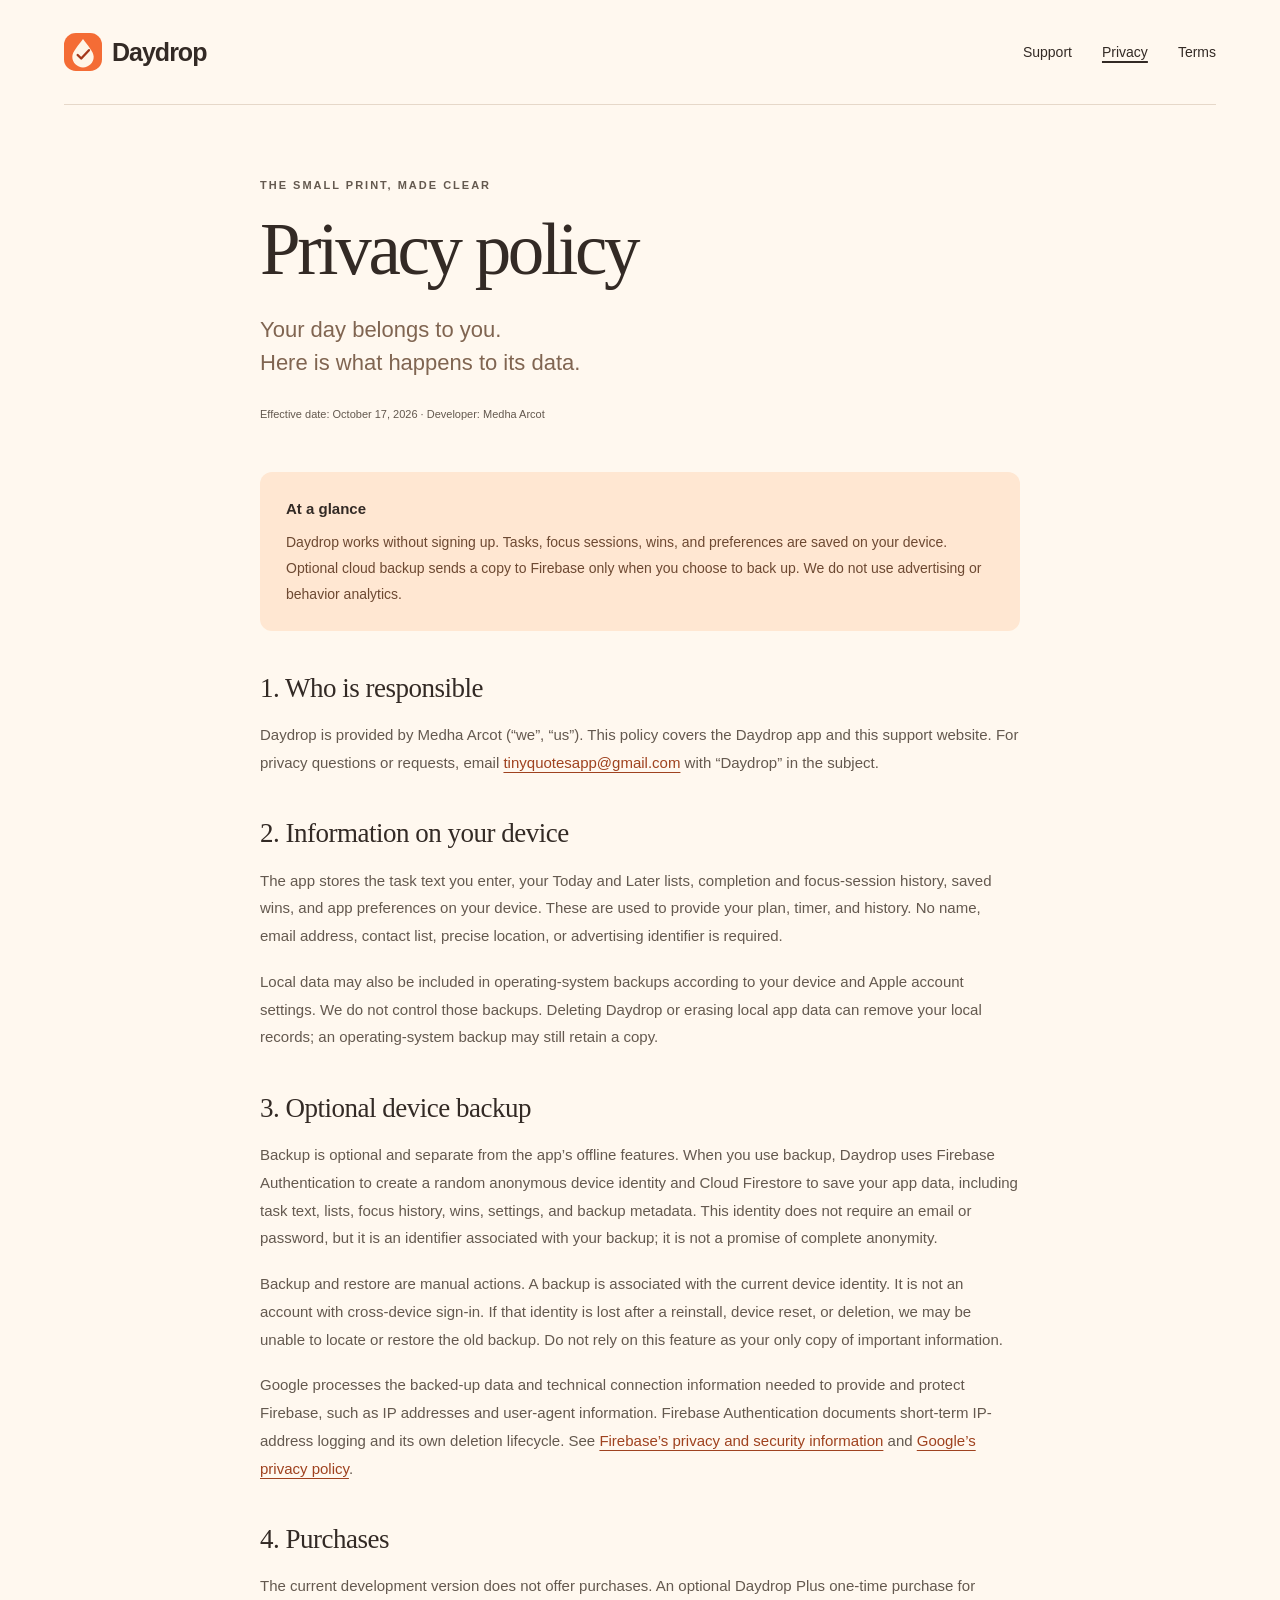
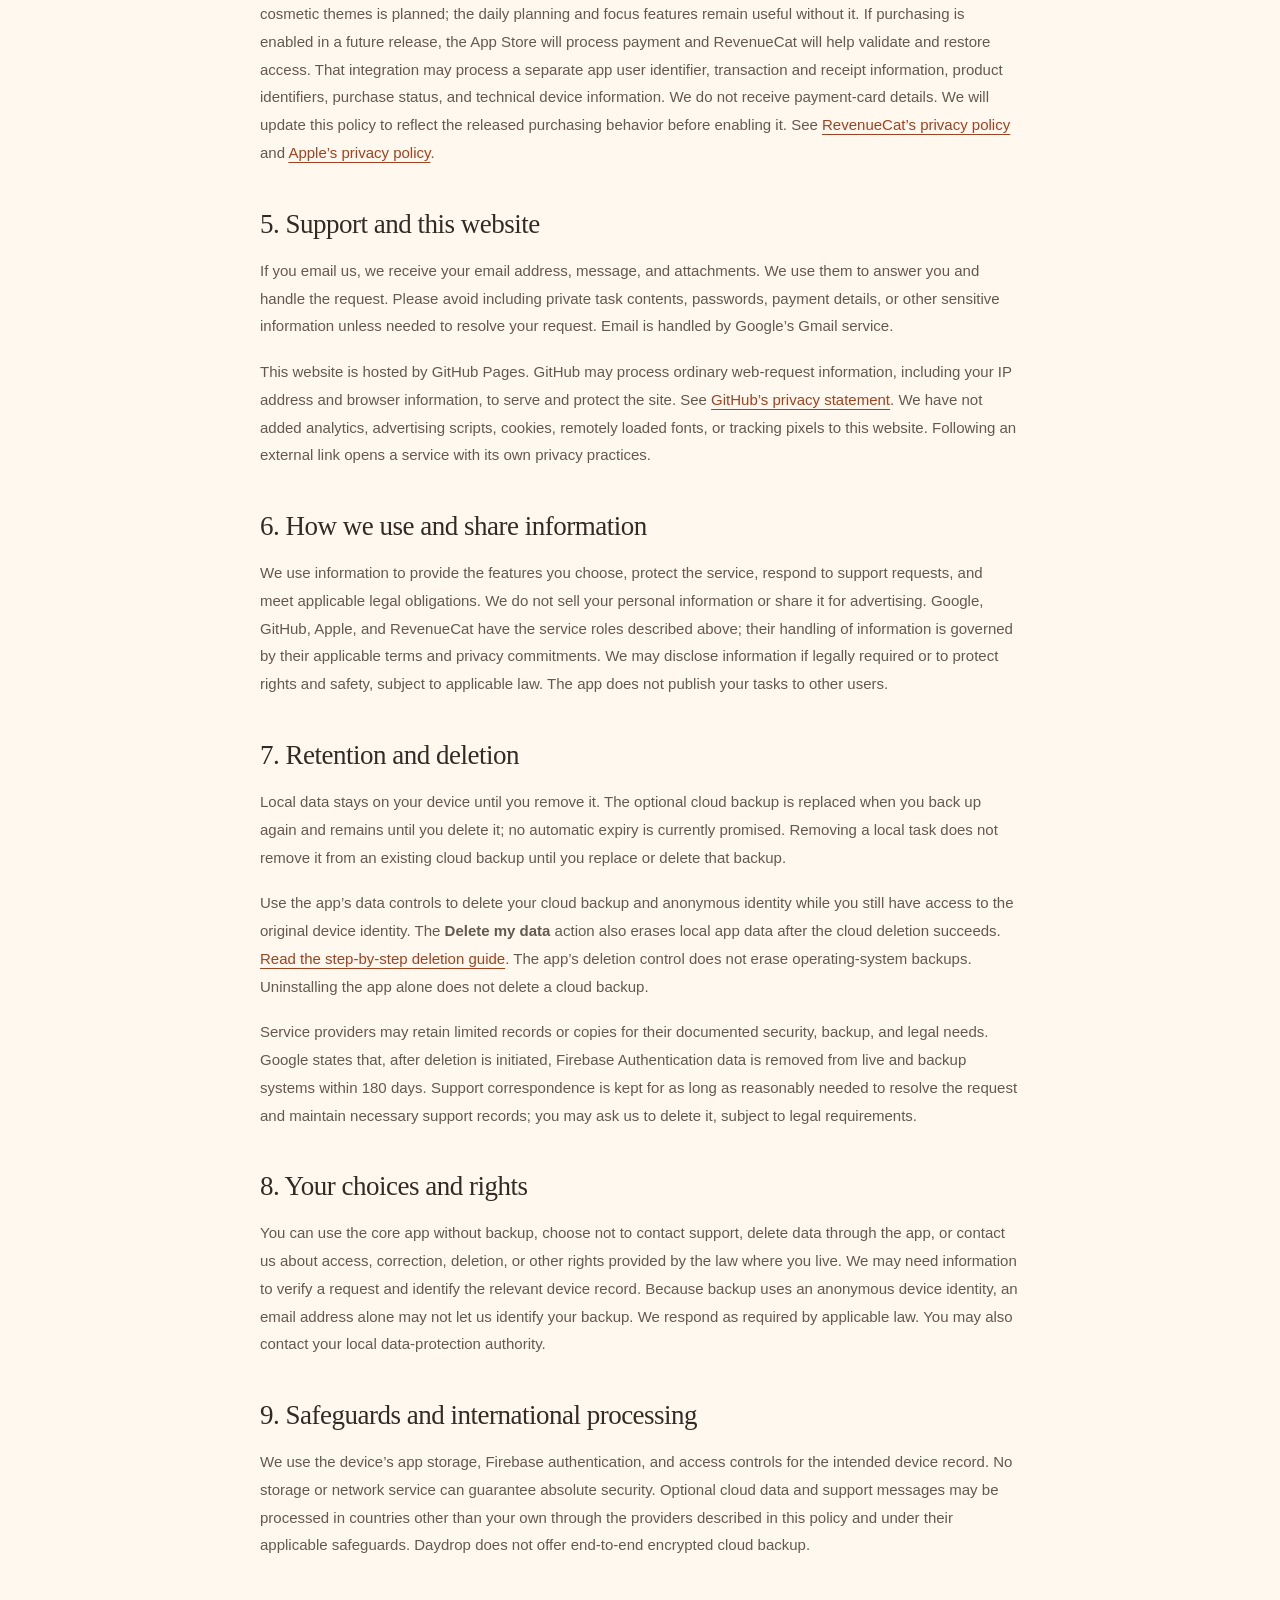
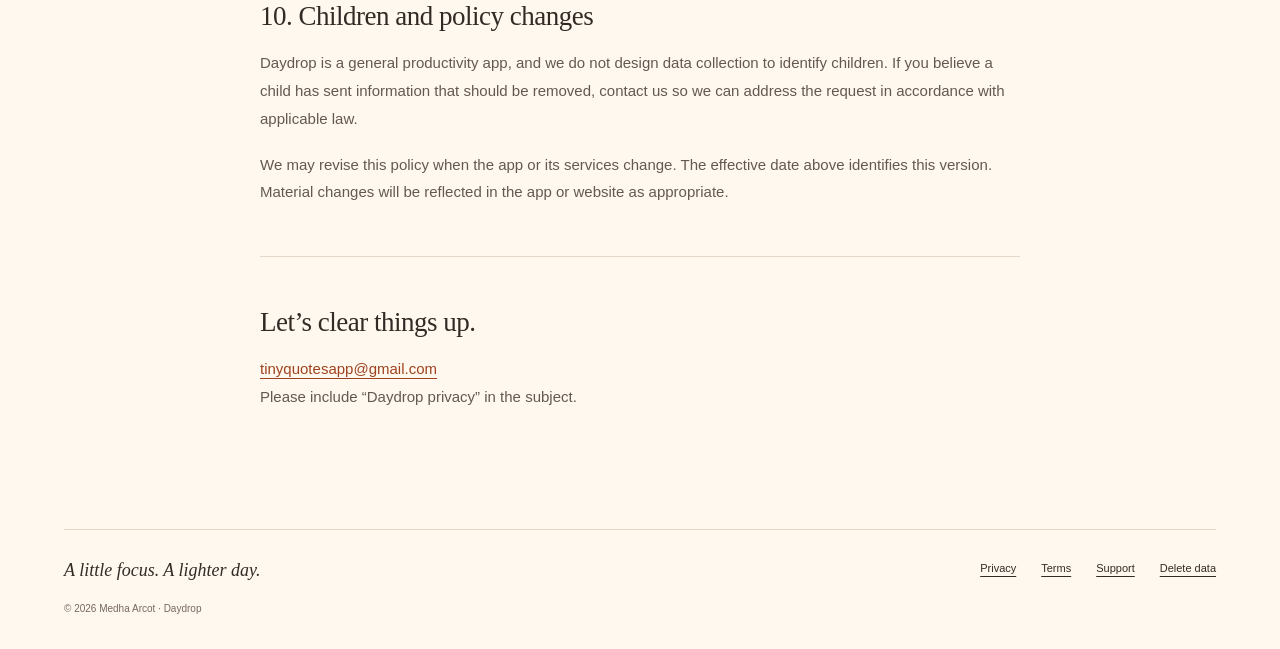
==== privacy/index.html @ 02e9fc55 "Add Daydrop privacy policy" ====
<!doctype html>
<html lang="en"><head><meta charset="utf-8"><meta name="viewport" content="width=device-width,initial-scale=1"><meta name="theme-color" content="#fff8ef"><title>Privacy policy · Daydrop</title><meta name="description" content="How Daydrop handles local tasks, optional device backup, purchases, and support messages."><link rel="canonical" href="https://vadirajmkulkarni.github.io/daydrop-site/privacy/"><meta property="og:title" content="Privacy policy · Daydrop"><meta property="og:description" content="How Daydrop handles local tasks, optional device backup, purchases, and support messages."><meta property="og:type" content="website"><meta property="og:url" content="https://vadirajmkulkarni.github.io/daydrop-site/privacy/"><link rel="icon" type="image/svg+xml" href="../assets/drop.svg"><link rel="stylesheet" href="../assets/site.css"></head>
<body><a class="skip" href="#main">Skip to content</a><div class="shell"><header class="header"><a class="brand" href="../" aria-label="Daydrop home"><img src="../assets/drop.svg" alt="" width="38" height="38">Daydrop</a><nav aria-label="Main navigation"><a href="../support/">Support</a><a href="../privacy/" aria-current="page">Privacy</a><a href="../terms/">Terms</a></nav></header>
<main id="main" class="legal">
<div class="doc-heading"><p class="eyebrow">THE SMALL PRINT, MADE CLEAR</p><h1>Privacy policy</h1><p class="lead">Your day belongs to you.<br>Here is what happens to its data.</p><p class="meta">Effective date: October 17, 2026 · Developer: Medha Arcot</p></div>
<div class="notice"><strong>At a glance</strong><p>Daydrop works without signing up. Tasks, focus sessions, wins, and preferences are saved on your device. Optional cloud backup sends a copy to Firebase only when you choose to back up. We do not use advertising or behavior analytics.</p></div>
<h2>1. Who is responsible</h2><p>Daydrop is provided by Medha Arcot (“we”, “us”). This policy covers the Daydrop app and this support website. For privacy questions or requests, email <a href="mailto:tinyquotesapp@gmail.com?subject=Daydrop%20privacy">tinyquotesapp@gmail.com</a> with “Daydrop” in the subject.</p>
<h2>2. Information on your device</h2><p>The app stores the task text you enter, your Today and Later lists, completion and focus-session history, saved wins, and app preferences on your device. These are used to provide your plan, timer, and history. No name, email address, contact list, precise location, or advertising identifier is required.</p><p>Local data may also be included in operating-system backups according to your device and Apple account settings. We do not control those backups. Deleting Daydrop or erasing local app data can remove your local records; an operating-system backup may still retain a copy.</p>
<h2>3. Optional device backup</h2><p>Backup is optional and separate from the app’s offline features. When you use backup, Daydrop uses Firebase Authentication to create a random anonymous device identity and Cloud Firestore to save your app data, including task text, lists, focus history, wins, settings, and backup metadata. This identity does not require an email or password, but it is an identifier associated with your backup; it is not a promise of complete anonymity.</p><p>Backup and restore are manual actions. A backup is associated with the current device identity. It is not an account with cross-device sign-in. If that identity is lost after a reinstall, device reset, or deletion, we may be unable to locate or restore the old backup. Do not rely on this feature as your only copy of important information.</p><p>Google processes the backed-up data and technical connection information needed to provide and protect Firebase, such as IP addresses and user-agent information. Firebase Authentication documents short-term IP-address logging and its own deletion lifecycle. See <a href="https://firebase.google.com/support/privacy">Firebase’s privacy and security information</a> and <a href="https://policies.google.com/privacy">Google’s privacy policy</a>.</p>
<h2>4. Purchases</h2><p>The current development version does not offer purchases. An optional Daydrop Plus one-time purchase for cosmetic themes is planned; the daily planning and focus features remain useful without it. If purchasing is enabled in a future release, the App Store will process payment and RevenueCat will help validate and restore access. That integration may process a separate app user identifier, transaction and receipt information, product identifiers, purchase status, and technical device information. We do not receive payment-card details. We will update this policy to reflect the released purchasing behavior before enabling it. See <a href="https://www.revenuecat.com/privacy">RevenueCat’s privacy policy</a> and <a href="https://www.apple.com/legal/privacy/">Apple’s privacy policy</a>.</p>
<h2>5. Support and this website</h2><p>If you email us, we receive your email address, message, and attachments. We use them to answer you and handle the request. Please avoid including private task contents, passwords, payment details, or other sensitive information unless needed to resolve your request. Email is handled by Google’s Gmail service.</p><p>This website is hosted by GitHub Pages. GitHub may process ordinary web-request information, including your IP address and browser information, to serve and protect the site. See <a href="https://docs.github.com/en/site-policy/privacy-policies/github-general-privacy-statement">GitHub’s privacy statement</a>. We have not added analytics, advertising scripts, cookies, remotely loaded fonts, or tracking pixels to this website. Following an external link opens a service with its own privacy practices.</p>
<h2>6. How we use and share information</h2><p>We use information to provide the features you choose, protect the service, respond to support requests, and meet applicable legal obligations. We do not sell your personal information or share it for advertising. Google, GitHub, Apple, and RevenueCat have the service roles described above; their handling of information is governed by their applicable terms and privacy commitments. We may disclose information if legally required or to protect rights and safety, subject to applicable law. The app does not publish your tasks to other users.</p>
<h2>7. Retention and deletion</h2><p>Local data stays on your device until you remove it. The optional cloud backup is replaced when you back up again and remains until you delete it; no automatic expiry is currently promised. Removing a local task does not remove it from an existing cloud backup until you replace or delete that backup.</p><p>Use the app’s data controls to delete your cloud backup and anonymous identity while you still have access to the original device identity. The <strong>Delete my data</strong> action also erases local app data after the cloud deletion succeeds. <a href="../delete-data/">Read the step-by-step deletion guide</a>. The app’s deletion control does not erase operating-system backups. Uninstalling the app alone does not delete a cloud backup.</p><p>Service providers may retain limited records or copies for their documented security, backup, and legal needs. Google states that, after deletion is initiated, Firebase Authentication data is removed from live and backup systems within 180 days. Support correspondence is kept for as long as reasonably needed to resolve the request and maintain necessary support records; you may ask us to delete it, subject to legal requirements.</p>
<h2>8. Your choices and rights</h2><p>You can use the core app without backup, choose not to contact support, delete data through the app, or contact us about access, correction, deletion, or other rights provided by the law where you live. We may need information to verify a request and identify the relevant device record. Because backup uses an anonymous device identity, an email address alone may not let us identify your backup. We respond as required by applicable law. You may also contact your local data-protection authority.</p>
<h2>9. Safeguards and international processing</h2><p>We use the device’s app storage, Firebase authentication, and access controls for the intended device record. No storage or network service can guarantee absolute security. Optional cloud data and support messages may be processed in countries other than your own through the providers described in this policy and under their applicable safeguards. Daydrop does not offer end-to-end encrypted cloud backup.</p>
<h2>10. Children and policy changes</h2><p>Daydrop is a general productivity app, and we do not design data collection to identify children. If you believe a child has sent information that should be removed, contact us so we can address the request in accordance with applicable law.</p><p>We may revise this policy when the app or its services change. The effective date above identifies this version. Material changes will be reflected in the app or website as appropriate.</p>
<div class="doc-contact"><h2>Let’s clear things up.</h2><p><a href="mailto:tinyquotesapp@gmail.com?subject=Daydrop%20privacy">tinyquotesapp@gmail.com</a><br>Please include “Daydrop privacy” in the subject.</p></div></main>
<footer><a class="footer-brand" href="../">A little focus. A lighter day.</a><div class="footer-links"><a href="../privacy/">Privacy</a><a href="../terms/">Terms</a><a href="../support/">Support</a><a href="../delete-data/">Delete data</a></div><p>© 2026 Medha Arcot · Daydrop</p></footer></div></body></html>
---- assets/site.css ----
:root{--paper:#fff8ef;--ink:#332a25;--muted:#76695f;--accent:#ed6431;--peach:#ffddc5;--line:#e6d8c9;--green:#576c4d;--serif:Georgia,'Times New Roman',serif;--sans:ui-sans-serif,-apple-system,BlinkMacSystemFont,'Segoe UI',sans-serif}*{box-sizing:border-box}html{scroll-behavior:smooth;scroll-padding-top:30px}body{margin:0;background:var(--paper);color:var(--ink);font-family:var(--sans);font-size:16px;-webkit-font-smoothing:antialiased;line-height:1.6}a{color:inherit;text-underline-offset:4px}a:hover{color:#a53d19}a:focus-visible,summary:focus-visible{outline:3px solid #a83d18;outline-offset:6px;border-radius:2px}img{max-width:100%}.shell{max-width:1360px;margin:auto;padding:0 64px}.skip{position:fixed;top:-80px;left:20px;z-index:100;padding:12px 20px;background:var(--ink);color:white}.skip:focus{top:16px}.header{padding:32px 0;display:flex;justify-content:space-between;align-items:center;border-bottom:1px solid var(--line)}.brand{font-weight:750;font-size:25px;letter-spacing:-1px;text-decoration:none;display:flex;gap:10px;align-items:center}.brand img{width:38px;height:38px}.header nav{display:flex;gap:30px;align-items:center}.header nav a{font-size:14px;text-decoration:none}.header nav a[aria-current=page]{text-decoration:underline;text-decoration-thickness:2px}.hero{min-height:760px;display:grid;grid-template-columns:1.12fr 1fr;align-items:center;gap:30px;padding:80px 0 90px}.eyebrow{font-size:11px;letter-spacing:2px;font-weight:700;line-height:1.5;margin:0 0 24px}.tiny-sun{font-size:20px;margin-right:8px;color:var(--accent)}h1,h2,h3,p{margin-top:0}.hero h1{font:500 clamp(60px,6.8vw,98px)/1.04 var(--serif);letter-spacing:-5.7px;margin-bottom:28px}.hero h1 em{color:var(--accent);font-weight:400}.hero-description{max-width:395px;font-size:18px;line-height:1.7;color:#6b5b50}.hero-description span{white-space:nowrap}.hero-actions{display:flex;align-items:center;gap:24px;margin:32px 0 28px}.button{display:inline-flex;align-items:center;justify-content:space-between;gap:24px;min-height:52px;padding:13px 24px;border-radius:8px;background:var(--ink);color:var(--paper);font-size:13px;font-weight:650;text-decoration:none}.button:hover{background:#633b2a;color:#fff8ef}.button span{font-size:21px;font-weight:400;line-height:1}.text-link{font-size:13px;font-weight:650;text-decoration:underline;text-decoration-color:#c3b2a2}.text-link span{margin-left:10px}.availability{display:flex;align-items:center;gap:8px;font-size:11px;color:var(--muted)}.availability>span{height:6px;width:6px;background:var(--accent);border-radius:50%}.hero-art{position:relative;min-height:610px;display:flex;justify-content:center;align-items:center}.orbit{position:absolute;z-index:-1;background:#ffe1ca}.orbit-one{width:410px;height:450px;transform:rotate(-12deg);border-radius:45% 55% 51% 49%/50% 43% 57% 50%;top:80px;right:18px}.orbit-two{width:120px;height:120px;border:1px solid #d4bba5;border-radius:50%;background:none;bottom:70px;left:0}.float-note{position:absolute;z-index:2;top:15px;left:0;transform:rotate(-8deg);font:italic 22px var(--serif);color:#9b4e2f}.float-note span{display:block;font-size:39px;text-align:center;transform:rotate(15deg)}.phone{width:293px;min-height:565px;background:#fffdf7;border:7px solid #48362d;border-radius:44px;transform:rotate(6deg);box-shadow:15px 26px 0 #f0c5a950,3px 8px 25px #5c34271a;padding:38px 19px 20px;position:relative}.phone-island{position:absolute;top:12px;width:78px;height:19px;background:#48362d;border-radius:18px;left:50%;transform:translateX(-50%)}.preview-head{display:flex;justify-content:space-between;align-items:center;font-size:9px;font-weight:750;letter-spacing:2px;color:#a4522d}.preview-head>span+span{font-size:23px;font-weight:400;line-height:1}.preview-date{margin:25px 0 10px;color:#8a7666;font-size:8px;letter-spacing:1.8px}.phone h2{font:500 35px/1.08 var(--serif);letter-spacing:-1.6px;margin-bottom:18px}.preview-progress{display:flex;gap:5px}.preview-progress>span{height:6px;background:#e97542;border-radius:5px;flex:1}.preview-progress>span.empty{background:#ecdfcd}.preview-caption{font-size:9px;color:#8b6b55;margin:8px 0 22px}.task{display:flex;gap:10px;align-items:center;min-height:52px;border-bottom:1px solid #e9dfd0;font-size:11px;font-weight:550}.check{display:inline-flex;justify-content:center;align-items:center;border:1px solid #c9b59f;border-radius:50%;width:21px;height:21px;flex:none}.done .check{background:#e6ecd9;color:#536a3a;border-color:#cbd7b2;font-size:12px}.task.done>span:nth-child(2){text-decoration:line-through;text-decoration-color:#a6a28e;color:#8c8e7b}.task-spark{margin-left:auto;font-size:16px;color:#c69661}.task-arrow{margin-left:auto;font-size:16px;color:#ca6033}.preview-focus{border-radius:12px;padding:14px 9px;margin:24px 0 22px;background:#f5e8d8;font-size:9px;display:flex;gap:6px;align-items:center}.preview-focus>span:last-child{margin-left:auto;font-weight:650}.focus-dot{border:2px solid #bc8a56;width:10px;height:10px;border-radius:50%}.preview-nav{display:flex;justify-content:space-around;font-size:9px;line-height:1.9;color:#9d8c7f;text-align:center}.preview-nav .selected{color:#c45c32}.win-stamp{position:absolute;bottom:48px;right:-4px;transform:rotate(-12deg);width:118px;height:118px;background:#e7ebd9;border:1px solid #6b7c55;border-radius:50%;color:#5c7045;text-align:center;font-size:9px;font-weight:750;letter-spacing:1px;line-height:1.4;padding-top:17px;box-shadow:3px 4px 0 #fff8ef}.win-stamp>span{display:block;font-size:31px;line-height:1.2;margin-bottom:4px}.art-caption{position:absolute;bottom:-35px;left:50%;transform:translateX(-50%);font-size:9px;color:#8c7969;text-align:center;width:100%}.intro{text-align:center;border-top:1px solid var(--line);padding:90px 0 55px}.intro h2{font:400 53px/1.1 var(--serif);letter-spacing:-2.7px;margin-bottom:23px}.intro>p:last-child{max-width:415px;color:var(--muted);margin:0 auto;font-size:15px}.rhythm{display:grid;grid-template-columns:repeat(3,1fr);gap:42px;padding:22px 0 100px}.rhythm>article+article{border-left:1px solid var(--line);padding-left:42px}.step{font-size:10px;letter-spacing:1.5px;font-weight:650;color:#a5633d}.feature-art{height:150px;margin:20px 0 25px;display:flex;justify-content:center;align-items:center}.pick-art{position:relative;justify-content:center;gap:6px}.pick-art>span{background:#e7ebd9;border:1px solid #bdc6a3;width:69px;height:84px;border-radius:7px;text-align:center;padding-top:26px;font:italic 21px var(--serif);color:#5e6c4a;transform:rotate(-14deg)}.pick-art>span:nth-child(2){background:#ffe2b9;color:#9d692e;border-color:#d5b177;transform:rotate(0deg);margin-top:-22px}.pick-art>span:nth-child(3){background:#f6d8cd;border-color:#d7b0a1;color:#9b5537;transform:rotate(12deg)}.timer-art>div{width:134px;height:134px;border:1px solid #d5b6a4;border-radius:50%;box-shadow:inset 0 0 0 10px var(--paper),inset 0 0 0 11px #e8cbb6;text-align:center;padding-top:27px;font:400 53px/.9 var(--serif);color:#b05b34}.timer-art span{display:block;font:600 6px/1.5 var(--sans);letter-spacing:1px;margin-top:10px}.wins-art{gap:12px}.wins-art>span{font-size:82px;line-height:1;color:#bb6846;transform:rotate(14deg)}.wins-art>i{font:italic 35px var(--serif);color:#6a7c4d;transform:rotate(-12deg)}.rhythm h3{font:500 22px/1.25 var(--serif);letter-spacing:-.5px;margin-bottom:12px}.rhythm p{font-size:13px;line-height:1.8;color:var(--muted);max-width:290px;margin-bottom:0}.quiet{display:grid;grid-template-columns:1fr 1fr;gap:90px;padding:65px 0;border-top:1px solid var(--line);border-bottom:1px solid var(--line)}.quiet h2{font:400 47px/1.13 var(--serif);letter-spacing:-2px;margin-bottom:0}.quiet>div:last-child{align-self:center;max-width:410px;font-size:14px;color:var(--muted)}.quiet>div:last-child p{margin-bottom:20px}.closing{text-align:center;padding:100px 0 110px}.closing img{margin-bottom:25px;transform:rotate(-7deg)}.closing h2{font:400 56px/1.1 var(--serif);letter-spacing:-2.8px;margin-bottom:25px}.closing p{font-size:13px;color:var(--muted);margin-bottom:28px}footer{display:grid;grid-template-columns:1fr auto;gap:20px;padding:30px 0 32px;border-top:1px solid var(--line)}.footer-brand{font:italic 18px var(--serif);text-decoration:none}.footer-links{display:flex;gap:25px;font-size:11px}footer>p{grid-column:1/-1;font-size:10px;color:var(--muted);margin:0}.legal{max-width:760px;margin:0 auto;padding:72px 0 100px;font-size:15px;line-height:1.85}.doc-heading{padding-bottom:30px}.doc-heading h1{font:400 clamp(48px,5.7vw,74px)/1.05 var(--serif);letter-spacing:-3.3px;margin-bottom:25px}.doc-heading .lead{font-size:22px;line-height:1.5;color:#806551;margin-bottom:25px}.meta{font-size:11px;color:var(--muted)}.legal h2{font:400 27px/1.3 var(--serif);letter-spacing:-.5px;margin:40px 0 15px}.legal p{color:#64594f;margin-bottom:18px}.legal li{color:#64594f;padding-left:5px;margin-bottom:12px}.legal a{color:#9f421f;text-decoration-thickness:1px;overflow-wrap:anywhere}.notice{padding:23px 26px;background:#ffe7d2;border-radius:12px;margin-bottom:35px}.notice strong{font-weight:650}.notice p{font-size:14px;margin:7px 0 0;color:#6d4932}.legal .doc-contact{border-top:1px solid var(--line);margin-top:50px;padding-top:8px}.contact-card{background:#ffe5ce;border-radius:16px;padding:34px;margin-bottom:52px}.contact-card h2{font-family:var(--sans);font-weight:550;font-size:clamp(19px,3.4vw,27px);letter-spacing:-1px;margin:15px 0 22px}.contact-card h2 a{color:var(--ink);text-decoration-thickness:1px}.contact-card p{font-size:14px;line-height:1.8;color:#72513a;margin-bottom:25px}.contact-card .button{color:var(--paper);text-decoration:none}.legal details{border-bottom:1px solid var(--line);padding:20px 0}.legal summary{cursor:pointer;font-weight:600;line-height:1.5;list-style: none;display:flex;justify-content:space-between;gap:20px}.legal summary::-webkit-details-marker{display:none}.legal summary:after{content:'+';font-size:20px;color:#ad5c30;font-weight:400;line-height:1}.legal details[open] summary:after{content:'−'}.legal details p{font-size:14px;margin:17px 30px 0 0;line-height:1.8}.legal ol{padding-left:25px}::selection{background:#f6c39d;color:var(--ink)}
@media(min-width:1500px){.hero h1{font-size:98px}}
@media(max-width:1050px){.shell{padding:0 38px}.hero{min-height:680px;gap:5px;padding:65px 0}.hero h1{font-size:74px;letter-spacing:-4px}.hero-description{font-size:16px;max-width:330px}.hero-actions{gap:17px;flex-wrap:wrap}.phone{width:265px;min-height:543px}.hero-art{min-height:585px}.orbit-one{width:340px;right:0}.float-note{font-size:18px;top:7px}.win-stamp{right:-10px;bottom:50px;width:104px;height:104px;padding-top:14px;font-size:8px}.win-stamp>span{font-size:28px}.rhythm{gap:28px}.rhythm>article+article{padding-left:28px}.quiet{gap:50px}.pick-art>span{width:55px}.rhythm h3{font-size:20px}.footer-links{gap:18px}}
@media(max-width:760px){.shell{padding:0 24px}.header{padding:22px 0}.brand{font-size:22px}.brand img{height:32px;width:32px}.header nav{gap:20px}.header nav a{font-size:12px}.hero{grid-template-columns:1fr;padding:54px 0 66px;gap:28px}.hero-copy{max-width:520px}.hero h1{font-size:clamp(60px,12vw,86px);letter-spacing:-3.8px;margin-bottom:25px}.hero-description{max-width:410px;font-size:17px}.hero-actions{margin-top:28px;gap:24px}.availability{margin-bottom:0}.hero-art{min-height:570px;max-width:450px;width:100%;justify-self:center;margin-top:14px}.phone{width:280px;min-height:557px}.orbit-one{right:7%;width:345px;height:420px}.float-note{left:2%;top:4px}.win-stamp{right:1%;bottom:28px;width:110px;height:110px;font-size:9px}.art-caption{bottom:-29px}.intro{padding:65px 0 45px}.intro h2{font-size:44px;letter-spacing:-2px}.intro .eyebrow{font-size:9px}.rhythm{grid-template-columns:1fr;padding:10px 0 60px;gap:34px}.rhythm>article{display:grid;grid-template-columns:150px 1fr;grid-template-rows:auto auto 1fr;column-gap:22px}.rhythm>article+article{border-left:0;padding-left:0;border-top:1px solid var(--line);padding-top:32px}.rhythm .step{grid-column:2}.feature-art{grid-row:1/4;grid-column:1;margin:0;height:145px}.rhythm h3{grid-column:2;font-size:23px;margin:14px 0 10px}.rhythm p{grid-column:2;font-size:13px;max-width:100%}.pick-art{gap:4px}.pick-art>span{width:43px;height:64px;font-size:17px;padding-top:21px}.timer-art>div{width:120px;height:120px;padding-top:23px}.wins-art{gap:3px}.wins-art>span{font-size:60px}.wins-art>i{font-size:25px}.quiet{grid-template-columns:1fr;gap:26px;padding:47px 0}.quiet h2{font-size:43px}.quiet>div:last-child{max-width:100%}.closing{padding:70px 0 75px}.closing h2{font-size:46px;letter-spacing:-2px}.closing img{width:54px;height:54px}footer{grid-template-columns:1fr;gap:22px}.footer-links{gap:25px;flex-wrap:wrap}.legal{padding:52px 0 70px;font-size:14px}.doc-heading h1{font-size:57px;letter-spacing:-2.6px}.doc-heading .lead{font-size:20px}.notice{padding:22px}.legal h2{font-size:25px}.contact-card{padding:26px 22px}.contact-card h2{font-size:clamp(17px,4.5vw,27px);letter-spacing:-.7px}}
@media(max-width:390px){.shell{padding:0 18px}.header nav{gap:14px}.brand{font-size:20px;gap:7px}.brand img{width:29px;height:29px}.hero h1{font-size:60px}.hero-art{min-height:548px}.phone{width:265px;min-height:543px}.float-note{font-size:16px;left:0;top:0}.orbit-one{width:300px;right:-2px}.win-stamp{right:-5px;bottom:15px;width:94px;height:94px;font-size:7px;padding-top:12px}.win-stamp>span{font-size:26px}.rhythm>article{grid-template-columns:112px 1fr;column-gap:18px}.feature-art{height:130px}.pick-art>span{width:33px;height:56px;font-size:14px;padding-top:18px}.timer-art>div{width:104px;height:104px;font-size:45px;padding-top:22px}.timer-art span{font-size:5px}.wins-art{display:block;text-align:center;padding-top:18px}.wins-art>span{font-size:49px;display:block}.wins-art>i{font-size:23px}.rhythm h3{font-size:21px}.rhythm p{font-size:12px}.legal .doc-heading h1{font-size:50px}.footer-links{gap:19px}}
@media(prefers-reduced-motion:reduce){html{scroll-behavior:auto}}
.hero{overflow:clip}
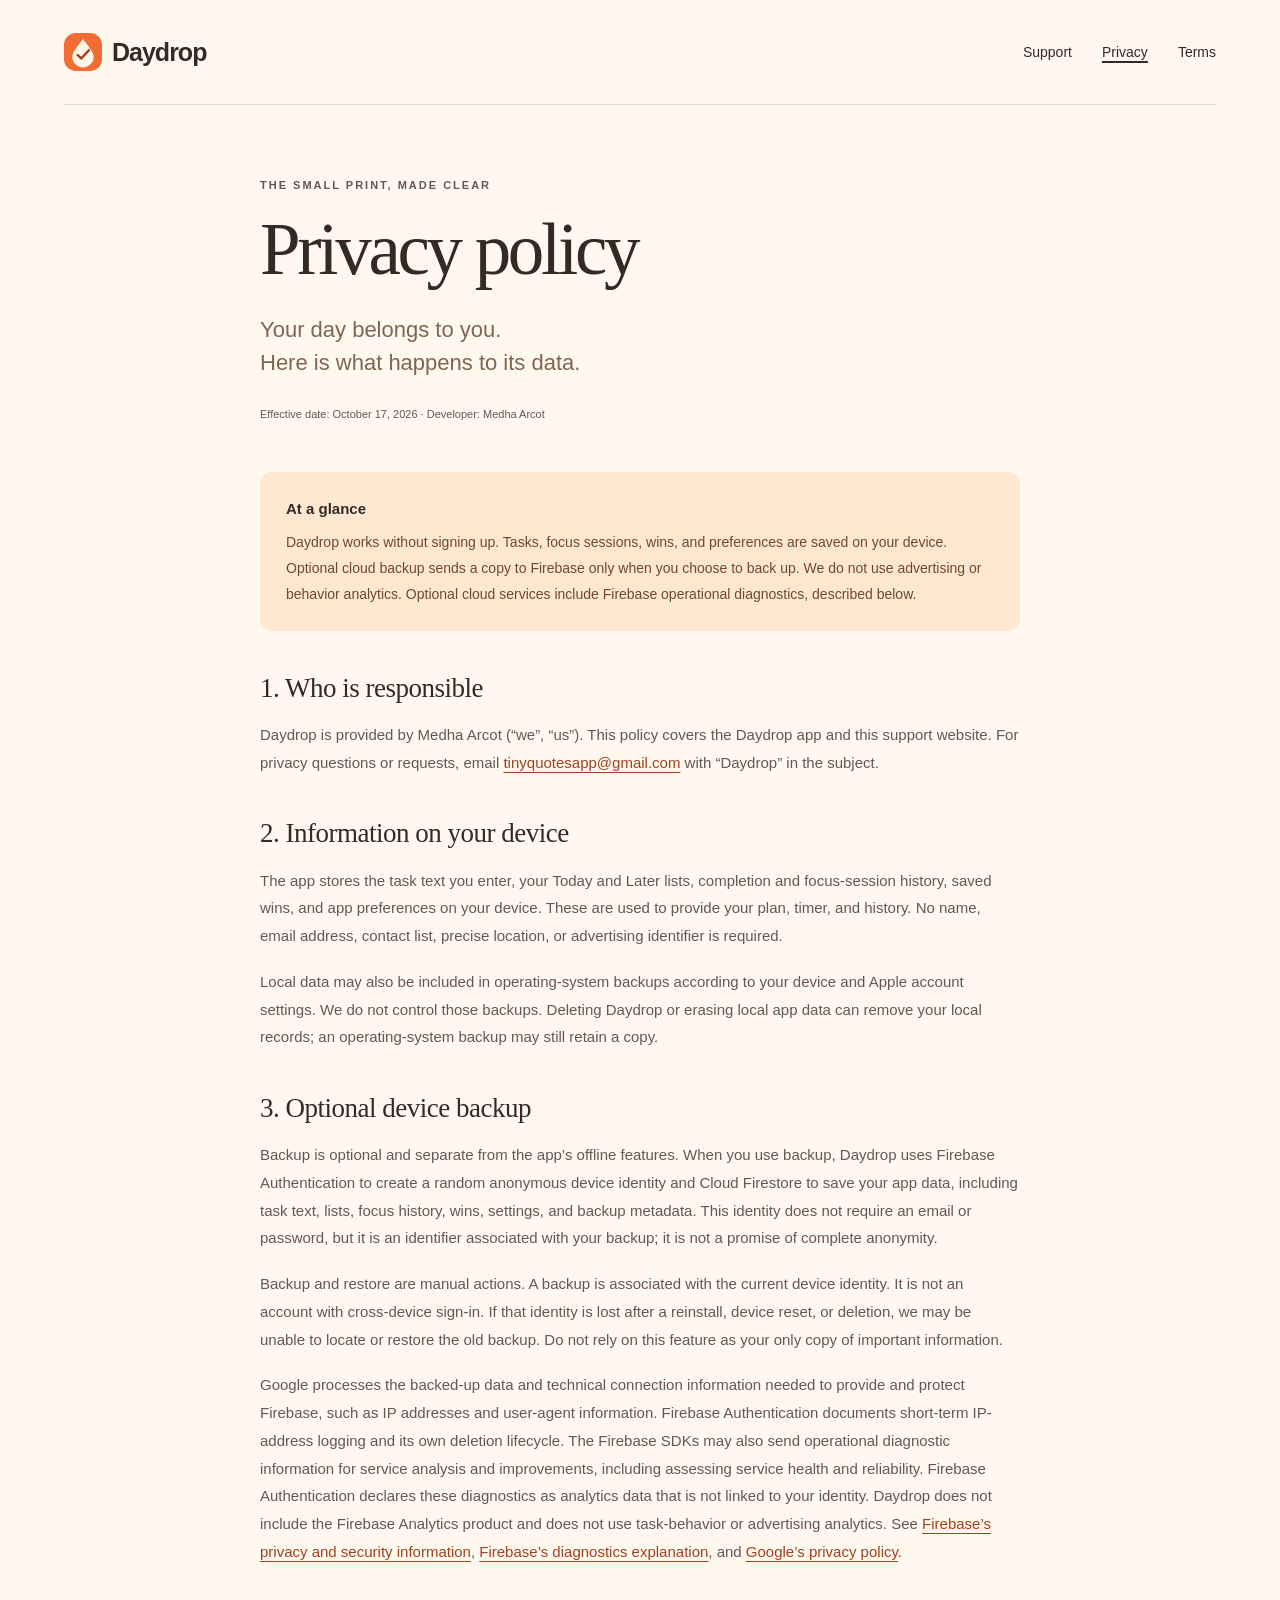
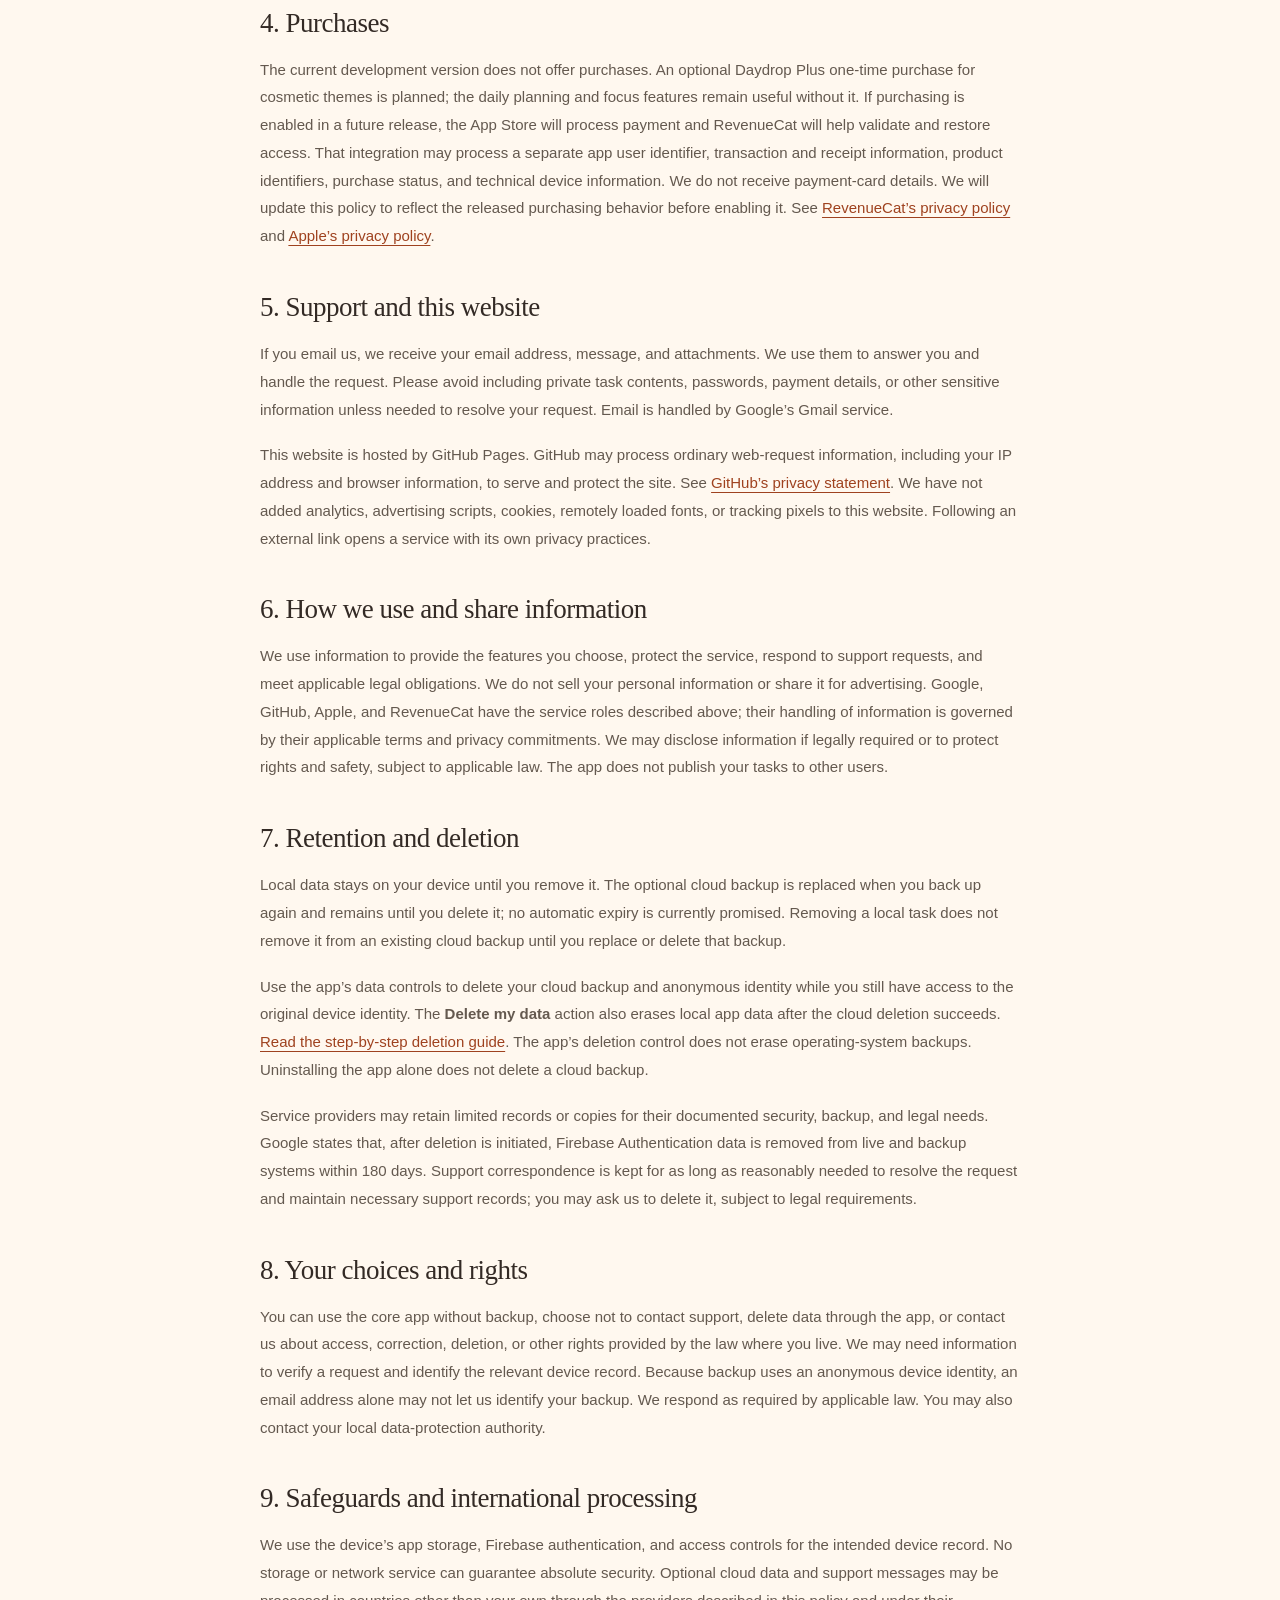
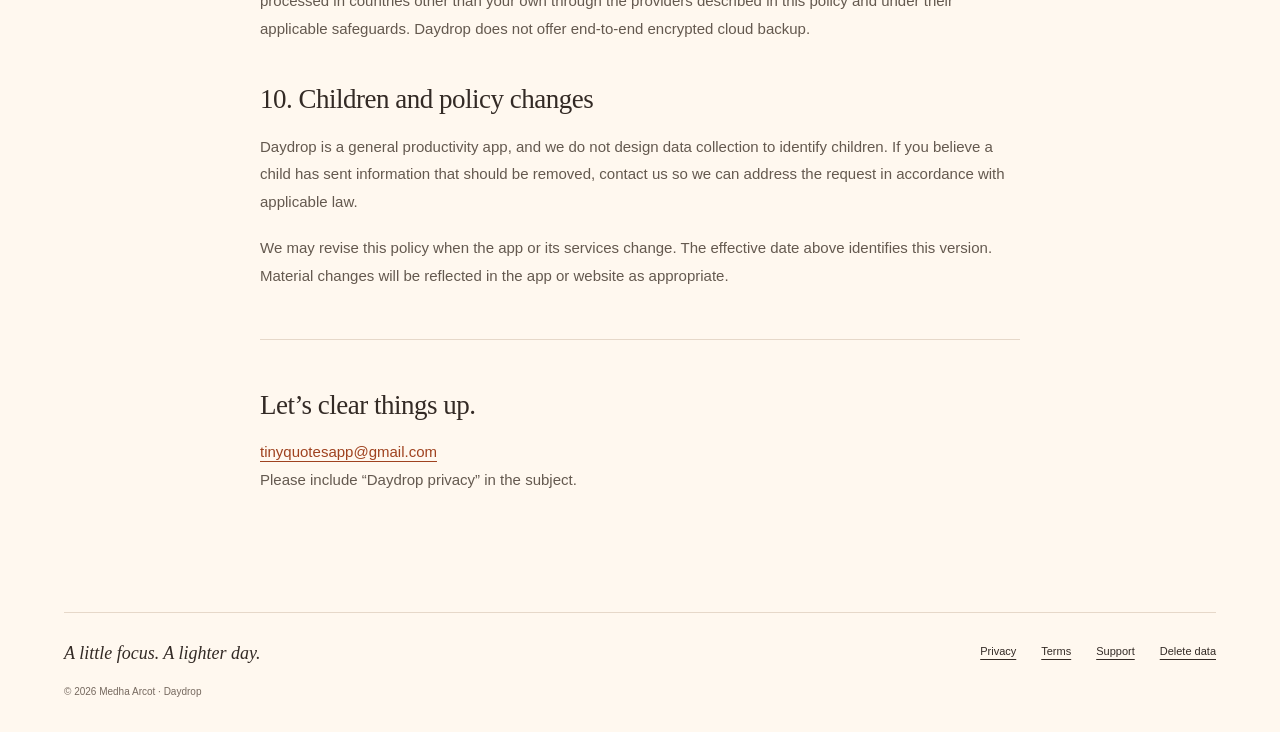
==== commit 00a1a911: "Disclose Firebase operational diagnostic processing" ====
--- a/privacy/index.html
+++ b/privacy/index.html
@@ -3,10 +3,10 @@
 <body><a class="skip" href="#main">Skip to content</a><div class="shell"><header class="header"><a class="brand" href="../" aria-label="Daydrop home"><img src="../assets/drop.svg" alt="" width="38" height="38">Daydrop</a><nav aria-label="Main navigation"><a href="../support/">Support</a><a href="../privacy/" aria-current="page">Privacy</a><a href="../terms/">Terms</a></nav></header>
 <main id="main" class="legal">
 <div class="doc-heading"><p class="eyebrow">THE SMALL PRINT, MADE CLEAR</p><h1>Privacy policy</h1><p class="lead">Your day belongs to you.<br>Here is what happens to its data.</p><p class="meta">Effective date: October 17, 2026 · Developer: Medha Arcot</p></div>
-<div class="notice"><strong>At a glance</strong><p>Daydrop works without signing up. Tasks, focus sessions, wins, and preferences are saved on your device. Optional cloud backup sends a copy to Firebase only when you choose to back up. We do not use advertising or behavior analytics.</p></div>
+<div class="notice"><strong>At a glance</strong><p>Daydrop works without signing up. Tasks, focus sessions, wins, and preferences are saved on your device. Optional cloud backup sends a copy to Firebase only when you choose to back up. We do not use advertising or behavior analytics. Optional cloud services include Firebase operational diagnostics, described below.</p></div>
 <h2>1. Who is responsible</h2><p>Daydrop is provided by Medha Arcot (“we”, “us”). This policy covers the Daydrop app and this support website. For privacy questions or requests, email <a href="mailto:tinyquotesapp@gmail.com?subject=Daydrop%20privacy">tinyquotesapp@gmail.com</a> with “Daydrop” in the subject.</p>
 <h2>2. Information on your device</h2><p>The app stores the task text you enter, your Today and Later lists, completion and focus-session history, saved wins, and app preferences on your device. These are used to provide your plan, timer, and history. No name, email address, contact list, precise location, or advertising identifier is required.</p><p>Local data may also be included in operating-system backups according to your device and Apple account settings. We do not control those backups. Deleting Daydrop or erasing local app data can remove your local records; an operating-system backup may still retain a copy.</p>
-<h2>3. Optional device backup</h2><p>Backup is optional and separate from the app’s offline features. When you use backup, Daydrop uses Firebase Authentication to create a random anonymous device identity and Cloud Firestore to save your app data, including task text, lists, focus history, wins, settings, and backup metadata. This identity does not require an email or password, but it is an identifier associated with your backup; it is not a promise of complete anonymity.</p><p>Backup and restore are manual actions. A backup is associated with the current device identity. It is not an account with cross-device sign-in. If that identity is lost after a reinstall, device reset, or deletion, we may be unable to locate or restore the old backup. Do not rely on this feature as your only copy of important information.</p><p>Google processes the backed-up data and technical connection information needed to provide and protect Firebase, such as IP addresses and user-agent information. Firebase Authentication documents short-term IP-address logging and its own deletion lifecycle. See <a href="https://firebase.google.com/support/privacy">Firebase’s privacy and security information</a> and <a href="https://policies.google.com/privacy">Google’s privacy policy</a>.</p>
+<h2>3. Optional device backup</h2><p>Backup is optional and separate from the app’s offline features. When you use backup, Daydrop uses Firebase Authentication to create a random anonymous device identity and Cloud Firestore to save your app data, including task text, lists, focus history, wins, settings, and backup metadata. This identity does not require an email or password, but it is an identifier associated with your backup; it is not a promise of complete anonymity.</p><p>Backup and restore are manual actions. A backup is associated with the current device identity. It is not an account with cross-device sign-in. If that identity is lost after a reinstall, device reset, or deletion, we may be unable to locate or restore the old backup. Do not rely on this feature as your only copy of important information.</p><p>Google processes the backed-up data and technical connection information needed to provide and protect Firebase, such as IP addresses and user-agent information. Firebase Authentication documents short-term IP-address logging and its own deletion lifecycle. The Firebase SDKs may also send operational diagnostic information for service analysis and improvements, including assessing service health and reliability. Firebase Authentication declares these diagnostics as analytics data that is not linked to your identity. Daydrop does not include the Firebase Analytics product and does not use task-behavior or advertising analytics. See <a href="https://firebase.google.com/support/privacy">Firebase’s privacy and security information</a>, <a href="https://firebase.google.com/support/faq/#privacy">Firebase’s diagnostics explanation</a>, and <a href="https://policies.google.com/privacy">Google’s privacy policy</a>.</p>
 <h2>4. Purchases</h2><p>The current development version does not offer purchases. An optional Daydrop Plus one-time purchase for cosmetic themes is planned; the daily planning and focus features remain useful without it. If purchasing is enabled in a future release, the App Store will process payment and RevenueCat will help validate and restore access. That integration may process a separate app user identifier, transaction and receipt information, product identifiers, purchase status, and technical device information. We do not receive payment-card details. We will update this policy to reflect the released purchasing behavior before enabling it. See <a href="https://www.revenuecat.com/privacy">RevenueCat’s privacy policy</a> and <a href="https://www.apple.com/legal/privacy/">Apple’s privacy policy</a>.</p>
 <h2>5. Support and this website</h2><p>If you email us, we receive your email address, message, and attachments. We use them to answer you and handle the request. Please avoid including private task contents, passwords, payment details, or other sensitive information unless needed to resolve your request. Email is handled by Google’s Gmail service.</p><p>This website is hosted by GitHub Pages. GitHub may process ordinary web-request information, including your IP address and browser information, to serve and protect the site. See <a href="https://docs.github.com/en/site-policy/privacy-policies/github-general-privacy-statement">GitHub’s privacy statement</a>. We have not added analytics, advertising scripts, cookies, remotely loaded fonts, or tracking pixels to this website. Following an external link opens a service with its own privacy practices.</p>
 <h2>6. How we use and share information</h2><p>We use information to provide the features you choose, protect the service, respond to support requests, and meet applicable legal obligations. We do not sell your personal information or share it for advertising. Google, GitHub, Apple, and RevenueCat have the service roles described above; their handling of information is governed by their applicable terms and privacy commitments. We may disclose information if legally required or to protect rights and safety, subject to applicable law. The app does not publish your tasks to other users.</p>
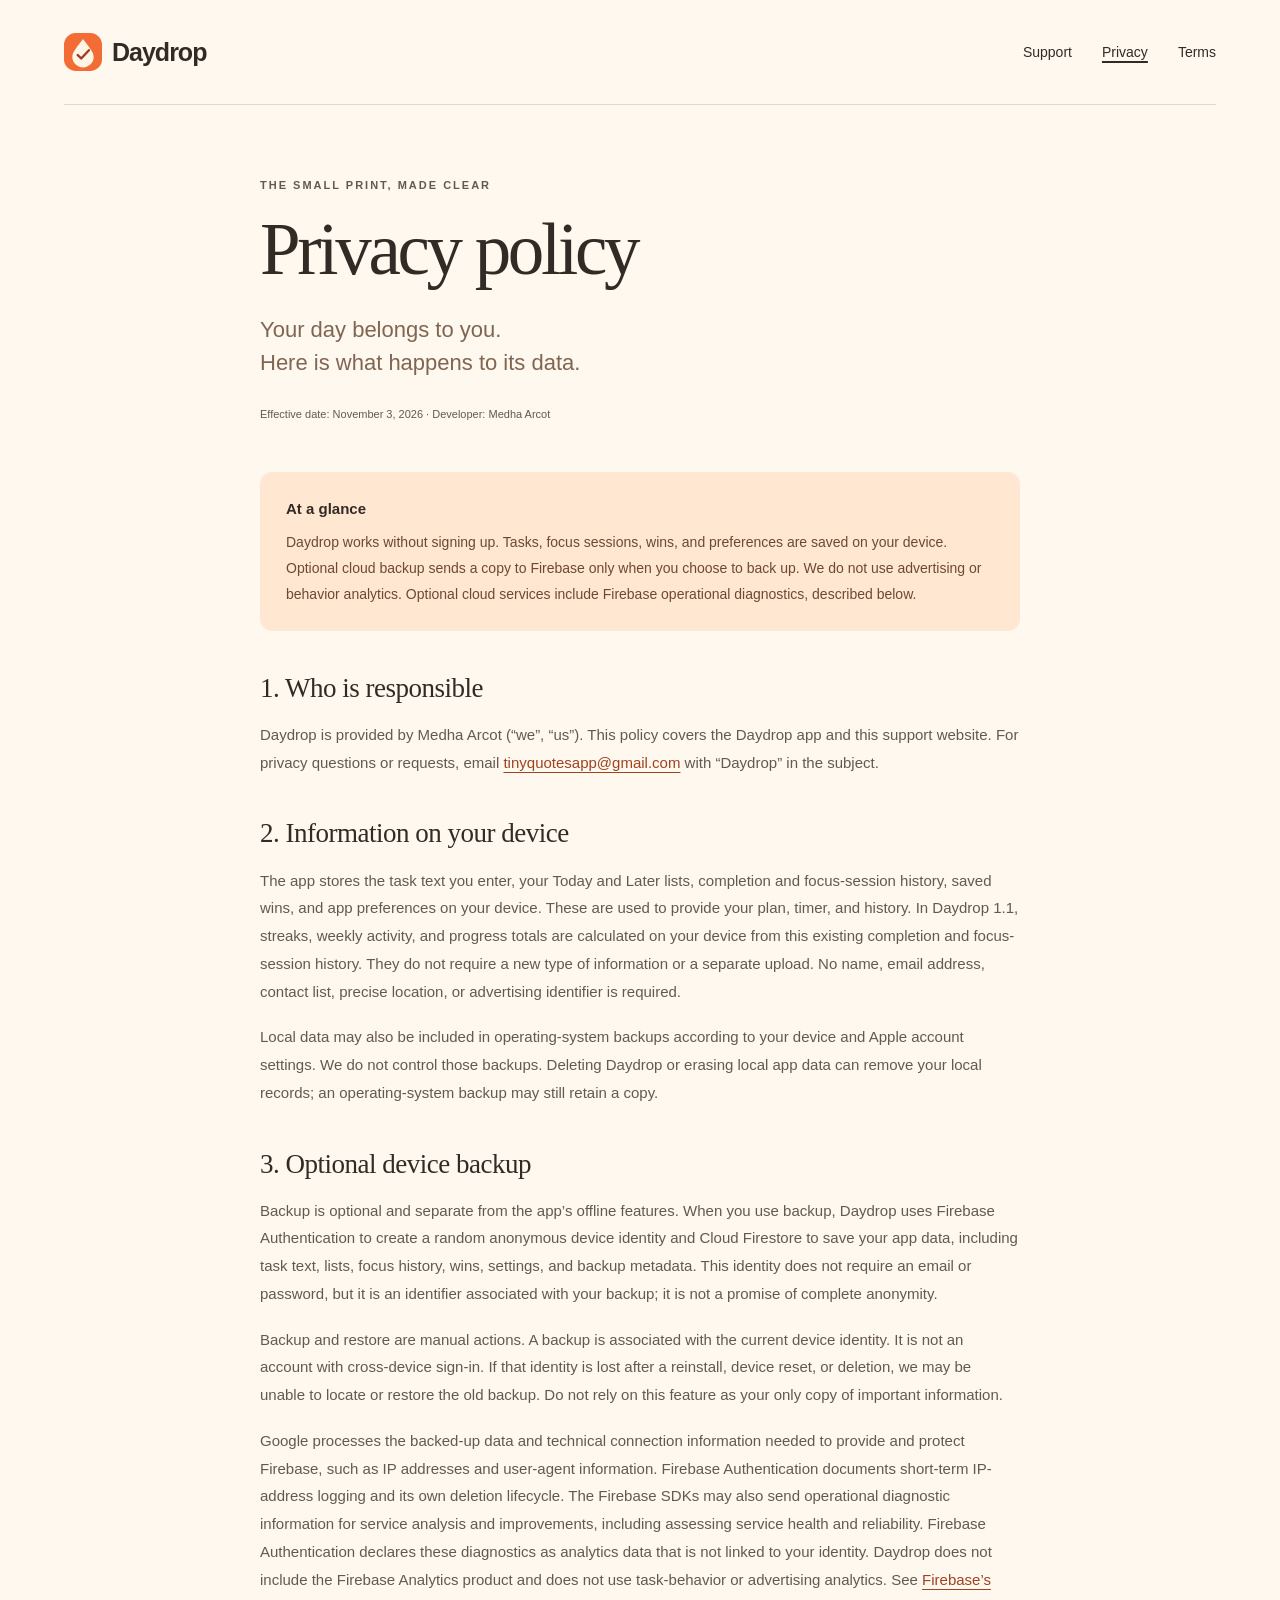
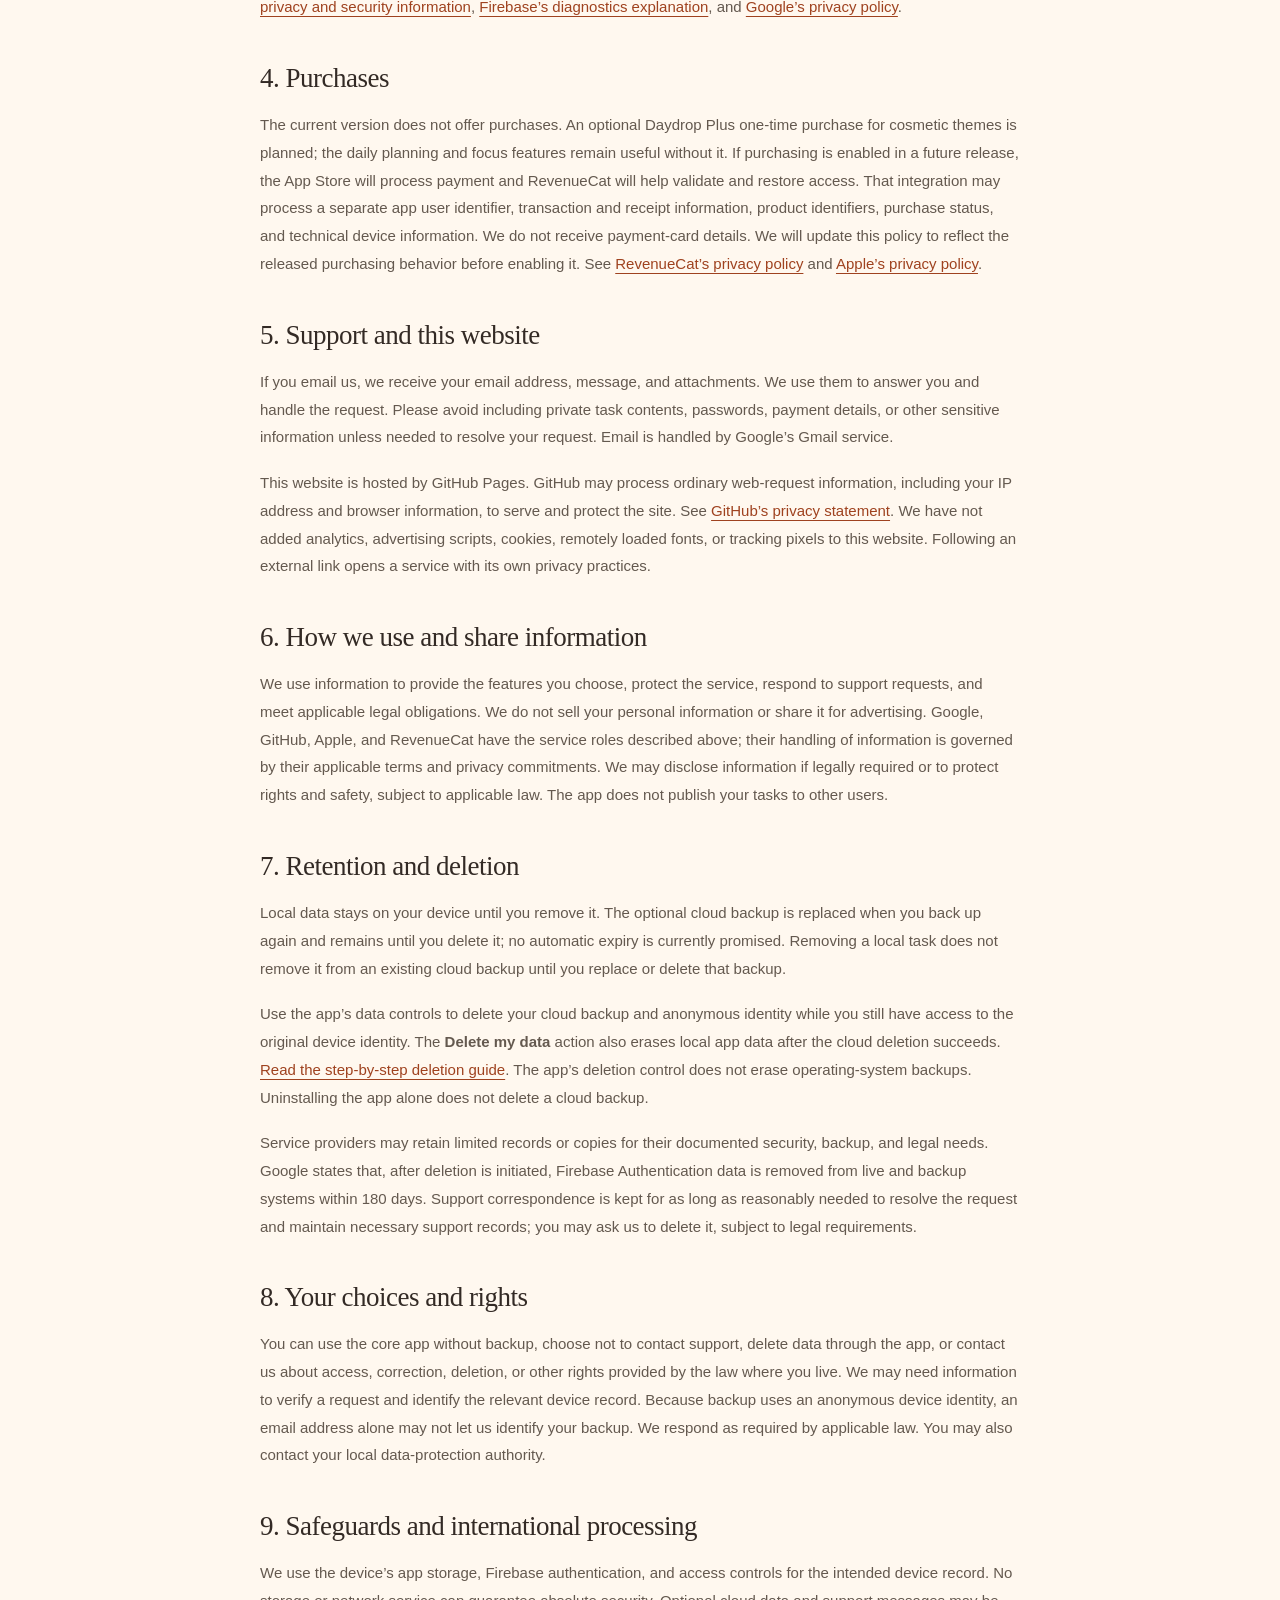
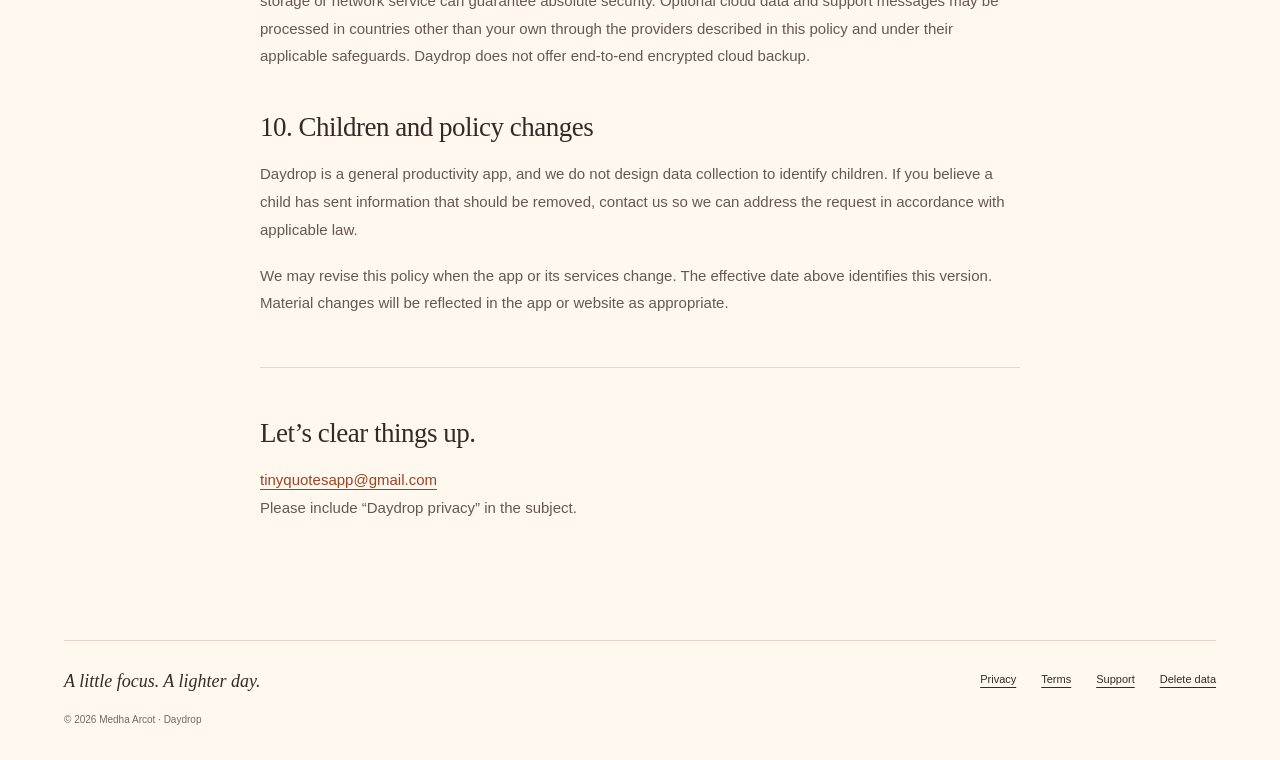
==== commit 17172b37: "Explain locally derived Daydrop progress without new data collection" ====
--- a/privacy/index.html
+++ b/privacy/index.html
@@ -2,12 +2,12 @@
 <html lang="en"><head><meta charset="utf-8"><meta name="viewport" content="width=device-width,initial-scale=1"><meta name="theme-color" content="#fff8ef"><title>Privacy policy · Daydrop</title><meta name="description" content="How Daydrop handles local tasks, optional device backup, purchases, and support messages."><link rel="canonical" href="https://vadirajmkulkarni.github.io/daydrop-site/privacy/"><meta property="og:title" content="Privacy policy · Daydrop"><meta property="og:description" content="How Daydrop handles local tasks, optional device backup, purchases, and support messages."><meta property="og:type" content="website"><meta property="og:url" content="https://vadirajmkulkarni.github.io/daydrop-site/privacy/"><link rel="icon" type="image/svg+xml" href="../assets/drop.svg"><link rel="stylesheet" href="../assets/site.css"></head>
 <body><a class="skip" href="#main">Skip to content</a><div class="shell"><header class="header"><a class="brand" href="../" aria-label="Daydrop home"><img src="../assets/drop.svg" alt="" width="38" height="38">Daydrop</a><nav aria-label="Main navigation"><a href="../support/">Support</a><a href="../privacy/" aria-current="page">Privacy</a><a href="../terms/">Terms</a></nav></header>
 <main id="main" class="legal">
-<div class="doc-heading"><p class="eyebrow">THE SMALL PRINT, MADE CLEAR</p><h1>Privacy policy</h1><p class="lead">Your day belongs to you.<br>Here is what happens to its data.</p><p class="meta">Effective date: October 17, 2026 · Developer: Medha Arcot</p></div>
+<div class="doc-heading"><p class="eyebrow">THE SMALL PRINT, MADE CLEAR</p><h1>Privacy policy</h1><p class="lead">Your day belongs to you.<br>Here is what happens to its data.</p><p class="meta">Effective date: November 3, 2026 · Developer: Medha Arcot</p></div>
 <div class="notice"><strong>At a glance</strong><p>Daydrop works without signing up. Tasks, focus sessions, wins, and preferences are saved on your device. Optional cloud backup sends a copy to Firebase only when you choose to back up. We do not use advertising or behavior analytics. Optional cloud services include Firebase operational diagnostics, described below.</p></div>
 <h2>1. Who is responsible</h2><p>Daydrop is provided by Medha Arcot (“we”, “us”). This policy covers the Daydrop app and this support website. For privacy questions or requests, email <a href="mailto:tinyquotesapp@gmail.com?subject=Daydrop%20privacy">tinyquotesapp@gmail.com</a> with “Daydrop” in the subject.</p>
-<h2>2. Information on your device</h2><p>The app stores the task text you enter, your Today and Later lists, completion and focus-session history, saved wins, and app preferences on your device. These are used to provide your plan, timer, and history. No name, email address, contact list, precise location, or advertising identifier is required.</p><p>Local data may also be included in operating-system backups according to your device and Apple account settings. We do not control those backups. Deleting Daydrop or erasing local app data can remove your local records; an operating-system backup may still retain a copy.</p>
+<h2>2. Information on your device</h2><p>The app stores the task text you enter, your Today and Later lists, completion and focus-session history, saved wins, and app preferences on your device. These are used to provide your plan, timer, and history. In Daydrop 1.1, streaks, weekly activity, and progress totals are calculated on your device from this existing completion and focus-session history. They do not require a new type of information or a separate upload. No name, email address, contact list, precise location, or advertising identifier is required.</p><p>Local data may also be included in operating-system backups according to your device and Apple account settings. We do not control those backups. Deleting Daydrop or erasing local app data can remove your local records; an operating-system backup may still retain a copy.</p>
 <h2>3. Optional device backup</h2><p>Backup is optional and separate from the app’s offline features. When you use backup, Daydrop uses Firebase Authentication to create a random anonymous device identity and Cloud Firestore to save your app data, including task text, lists, focus history, wins, settings, and backup metadata. This identity does not require an email or password, but it is an identifier associated with your backup; it is not a promise of complete anonymity.</p><p>Backup and restore are manual actions. A backup is associated with the current device identity. It is not an account with cross-device sign-in. If that identity is lost after a reinstall, device reset, or deletion, we may be unable to locate or restore the old backup. Do not rely on this feature as your only copy of important information.</p><p>Google processes the backed-up data and technical connection information needed to provide and protect Firebase, such as IP addresses and user-agent information. Firebase Authentication documents short-term IP-address logging and its own deletion lifecycle. The Firebase SDKs may also send operational diagnostic information for service analysis and improvements, including assessing service health and reliability. Firebase Authentication declares these diagnostics as analytics data that is not linked to your identity. Daydrop does not include the Firebase Analytics product and does not use task-behavior or advertising analytics. See <a href="https://firebase.google.com/support/privacy">Firebase’s privacy and security information</a>, <a href="https://firebase.google.com/support/faq/#privacy">Firebase’s diagnostics explanation</a>, and <a href="https://policies.google.com/privacy">Google’s privacy policy</a>.</p>
-<h2>4. Purchases</h2><p>The current development version does not offer purchases. An optional Daydrop Plus one-time purchase for cosmetic themes is planned; the daily planning and focus features remain useful without it. If purchasing is enabled in a future release, the App Store will process payment and RevenueCat will help validate and restore access. That integration may process a separate app user identifier, transaction and receipt information, product identifiers, purchase status, and technical device information. We do not receive payment-card details. We will update this policy to reflect the released purchasing behavior before enabling it. See <a href="https://www.revenuecat.com/privacy">RevenueCat’s privacy policy</a> and <a href="https://www.apple.com/legal/privacy/">Apple’s privacy policy</a>.</p>
+<h2>4. Purchases</h2><p>The current version does not offer purchases. An optional Daydrop Plus one-time purchase for cosmetic themes is planned; the daily planning and focus features remain useful without it. If purchasing is enabled in a future release, the App Store will process payment and RevenueCat will help validate and restore access. That integration may process a separate app user identifier, transaction and receipt information, product identifiers, purchase status, and technical device information. We do not receive payment-card details. We will update this policy to reflect the released purchasing behavior before enabling it. See <a href="https://www.revenuecat.com/privacy">RevenueCat’s privacy policy</a> and <a href="https://www.apple.com/legal/privacy/">Apple’s privacy policy</a>.</p>
 <h2>5. Support and this website</h2><p>If you email us, we receive your email address, message, and attachments. We use them to answer you and handle the request. Please avoid including private task contents, passwords, payment details, or other sensitive information unless needed to resolve your request. Email is handled by Google’s Gmail service.</p><p>This website is hosted by GitHub Pages. GitHub may process ordinary web-request information, including your IP address and browser information, to serve and protect the site. See <a href="https://docs.github.com/en/site-policy/privacy-policies/github-general-privacy-statement">GitHub’s privacy statement</a>. We have not added analytics, advertising scripts, cookies, remotely loaded fonts, or tracking pixels to this website. Following an external link opens a service with its own privacy practices.</p>
 <h2>6. How we use and share information</h2><p>We use information to provide the features you choose, protect the service, respond to support requests, and meet applicable legal obligations. We do not sell your personal information or share it for advertising. Google, GitHub, Apple, and RevenueCat have the service roles described above; their handling of information is governed by their applicable terms and privacy commitments. We may disclose information if legally required or to protect rights and safety, subject to applicable law. The app does not publish your tasks to other users.</p>
 <h2>7. Retention and deletion</h2><p>Local data stays on your device until you remove it. The optional cloud backup is replaced when you back up again and remains until you delete it; no automatic expiry is currently promised. Removing a local task does not remove it from an existing cloud backup until you replace or delete that backup.</p><p>Use the app’s data controls to delete your cloud backup and anonymous identity while you still have access to the original device identity. The <strong>Delete my data</strong> action also erases local app data after the cloud deletion succeeds. <a href="../delete-data/">Read the step-by-step deletion guide</a>. The app’s deletion control does not erase operating-system backups. Uninstalling the app alone does not delete a cloud backup.</p><p>Service providers may retain limited records or copies for their documented security, backup, and legal needs. Google states that, after deletion is initiated, Firebase Authentication data is removed from live and backup systems within 180 days. Support correspondence is kept for as long as reasonably needed to resolve the request and maintain necessary support records; you may ask us to delete it, subject to legal requirements.</p>
--- a/assets/site.css
+++ b/assets/site.css
@@ -5,3 +5,16 @@
 @media(max-width:390px){.shell{padding:0 18px}.header nav{gap:14px}.brand{font-size:20px;gap:7px}.brand img{width:29px;height:29px}.hero h1{font-size:60px}.hero-art{min-height:548px}.phone{width:265px;min-height:543px}.float-note{font-size:16px;left:0;top:0}.orbit-one{width:300px;right:-2px}.win-stamp{right:-5px;bottom:15px;width:94px;height:94px;font-size:7px;padding-top:12px}.win-stamp>span{font-size:26px}.rhythm>article{grid-template-columns:112px 1fr;column-gap:18px}.feature-art{height:130px}.pick-art>span{width:33px;height:56px;font-size:14px;padding-top:18px}.timer-art>div{width:104px;height:104px;font-size:45px;padding-top:22px}.timer-art span{font-size:5px}.wins-art{display:block;text-align:center;padding-top:18px}.wins-art>span{font-size:49px;display:block}.wins-art>i{font-size:23px}.rhythm h3{font-size:21px}.rhythm p{font-size:12px}.legal .doc-heading h1{font-size:50px}.footer-links{gap:19px}}
 @media(prefers-reduced-motion:reduce){html{scroll-behavior:auto}}
 .hero{overflow:clip}
+/* Daydrop 1.1 preview: the released app remains available while this update is prepared. */
+.update-note{max-width:350px;font-size:12px;line-height:1.7;color:var(--muted);margin:16px 0 0}.preview-streak{display:flex;align-items:center;gap:5px;margin:18px 0 20px;font-size:9px;font-weight:650;color:#766029}.preview-streak>span:first-child{font-size:16px;color:#c06b35}.preview-streak>span:last-child{margin-left:auto;font-size:7px;font-weight:400;color:#897861}.phone .preview-caption{font-size:7px;letter-spacing:1px;margin:0 0 9px}.preview-next{padding:15px 13px;background:#f4e4d1;border:1px solid #e1c6a8;border-radius:12px;margin-bottom:8px}.preview-next strong{display:block;font-size:13px;font-weight:650}.preview-next>span{display:flex;justify-content:space-between;align-items:center;font-size:9px;margin-top:13px;color:#705b47}.preview-next b{font-size:9px;font-weight:650}.preview-add{font-size:10px;font-weight:650;padding:15px 0 20px;color:#9f4e2b}.later-art>span{background:#f6e0d6;border:1px solid #d4b2a4;width:162px;padding:23px 15px;border-radius:8px;transform:rotate(-7deg);font:italic 25px/1.1 var(--serif);text-align:center;color:#9b5537;box-shadow:6px 7px 0 #e5c8ba55}.later-art i{display:block;font:400 10px var(--sans);margin-top:8px;color:#896d5e}.focus-story,.streak-story{display:grid;grid-template-columns:1fr 1fr;gap:95px;align-items:center;padding:75px 0;border-top:1px solid var(--line)}.focus-story{padding-top:55px;padding-bottom:90px}.story-copy{max-width:450px}.story-copy h2{font:400 49px/1.12 var(--serif);letter-spacing:-2px;margin-bottom:24px}.story-copy>p{font-size:16px;line-height:1.8;color:#6b5b50}.story-copy>p.eyebrow{font-size:10px;line-height:1.5;color:var(--ink)}.story-copy>p.story-detail{font-size:14px;color:var(--muted)}.story-copy>p.story-note{font-size:11px;color:var(--muted);max-width:340px}.focus-example{background:#322e2b;color:#fff5e6;padding:38px 25px 35px;max-width:390px;width:100%;border-radius:24px;text-align:center;justify-self:center;box-shadow:10px 14px 0 #e8d9c855}.focus-example>.eyebrow{font-size:9px;color:#d9bf9f;display:block;margin-bottom:29px}.focus-example>strong{display:block;font:400 92px/1.1 var(--serif);letter-spacing:-4px}.focus-example>strong>span{color:#d9bf9f}.focus-example>p{font-size:14px;margin:16px 0 31px;color:#d4c9bd}.focus-example>div{display:flex;justify-content:center;gap:9px;font-size:11px}.focus-example>div>span{border:1px solid #7d6d5e;border-radius:20px;min-width:70px;padding:7px 10px;color:#e3d9cd}.focus-example>div>span.chosen{background:#f0b58c;color:#3a2f27;border-color:#f0b58c}.streak-story{padding-bottom:85px}.week-example{justify-self:center;background:#edf0df;border:1px solid #cdd5b9;border-radius:23px;padding:35px 26px 27px;width:100%;max-width:410px;transform:rotate(2deg);box-shadow:9px 12px 0 #cbd5b433}.week-example>.eyebrow{display:block;text-align:center;font-size:9px;color:#63704d;margin-bottom:20px}.streak-number{display:flex;gap:11px;align-items:baseline;justify-content:center;color:#52653c}.streak-number>span:first-child{font-size:42px;align-self:center;line-height:1}.streak-number>strong{font:400 83px/.95 var(--serif);letter-spacing:-4px}.streak-number>span:last-child{font-size:14px}.week-dots{display:grid;grid-template-columns:repeat(7,1fr);gap:7px;margin-top:28px}.week-dots>div{font-size:9px;color:#63704d;text-align:center}.week-dots>div>span{display:flex;justify-content:center;align-items:center;width:31px;height:31px;max-width:100%;margin:0 auto 7px;border:1px solid #bcc7a8;border-radius:50%;font-size:16px;color:#82916d;background:#f5f6ee}.week-dots>div>span.active{background:#566c42;border-color:#566c42;color:#fff9ed;font-size:14px}.week-example>p{font:italic 23px var(--serif);color:#63704d;text-align:center;margin:23px 0 13px}.week-example>small{display:block;text-align:center;color:#6c7858;font-size:9px}.legal .update-label{display:inline-block;font-size:10px;line-height:1.4;letter-spacing:.4px;font-weight:600;background:#e9eddd;color:#4e603d;padding:6px 9px;border-radius:5px;margin-bottom:8px}
+@media(max-width:1050px){.focus-story,.streak-story{gap:48px}.story-copy h2{font-size:42px}.focus-example>strong{font-size:80px}.week-example{padding:30px 18px}.week-dots{gap:4px}.week-dots>div>span{width:28px;height:28px}.hero-art .phone{padding-left:17px;padding-right:17px}.preview-streak>span:last-child{font-size:6px}}
+@media(max-width:760px){.hero{padding-bottom:75px}.hero-art{margin-bottom:20px}.update-note{max-width:330px}.phone .preview-caption{font-size:7px}.focus-story,.streak-story{grid-template-columns:1fr;gap:37px;padding:52px 0 58px}.focus-story .story-copy{grid-row:1}.focus-example{max-width:355px}.story-copy{max-width:none}.story-copy h2{font-size:43px}.story-copy>p{font-size:15px}.story-copy>p.story-detail{font-size:14px}.streak-story{gap:35px}.week-example{max-width:380px;transform:rotate(1deg);padding:32px 23px}.week-dots>div>span{width:32px;height:32px}.later-art>span{width:138px;font-size:22px;padding:20px 10px}.later-art i{font-size:9px}}
+@media(max-width:390px){.header nav{gap:12px}.header nav a{font-size:10px}.hero-actions .button{padding:13px 18px;gap:16px}.story-copy h2{font-size:40px}.focus-example>strong{font-size:79px}.week-example{padding-left:16px;padding-right:16px}.week-dots{gap:3px}.week-dots>div>span{width:29px;height:29px}.later-art>span{width:104px;padding:19px 8px;font-size:20px}.later-art i{font-size:8px}.preview-streak{gap:4px}}
+
+/* Genuine, unretouched 1.1 app captures, shown in full at their original ratio. */
+.app-shot{margin:0;justify-self:center;width:100%;max-width:286px}.screen-frame{border:6px solid #48362d;border-radius:30px;overflow:hidden;background:#faf9f5;box-shadow:10px 16px 0 #e7c9ae40}.screen-frame img{display:block;width:100%;height:auto}.app-shot figcaption{margin-top:22px;text-align:center;font-size:10px;color:var(--muted);line-height:1.7}.hero-shot{max-width:286px;position:relative;z-index:1}.hero-shot .screen-frame{transform:rotate(4deg)}.hero-shot figcaption{margin-top:30px}.hero-art{min-height:680px}.hero-art .float-note{z-index:2;top:0;left:0}.story-shot{max-width:260px}.focus-frame{background:#292d32;border-color:#292d32;box-shadow:10px 16px 0 #d8c9b844}.wins-shot .screen-frame{transform:rotate(2deg)}.wins-shot figcaption{margin-top:28px}
+@media(max-width:1050px){.hero-shot{max-width:262px}.hero-art{min-height:630px}.hero-art .float-note{font-size:17px;left:-10px;top:-2px}.story-shot{max-width:245px}}
+@media(max-width:760px){.hero-shot{max-width:278px}.hero-art{min-height:665px;margin-bottom:0}.hero-art .float-note{left:0;top:-2px;font-size:18px}.story-shot{max-width:272px}.app-shot figcaption{font-size:10px}.screen-frame{border-width:5px;border-radius:28px}.focus-story .story-copy{grid-row:1}.focus-story .story-shot{grid-row:2}}
+@media(max-width:390px){.hero-shot{max-width:264px}.hero-art{min-height:635px}.hero-art .float-note{font-size:16px;left:0;top:-5px}.story-shot{max-width:260px}}
+
+.release-badge{display:table;max-width:100%;padding:7px 10px;margin:0 0 20px;border:1px solid #cbd5b9;border-radius:5px;background:#edf0df;color:#4c613a;font-size:10px;font-weight:650;line-height:1.5;letter-spacing:.8px;text-transform:uppercase}
